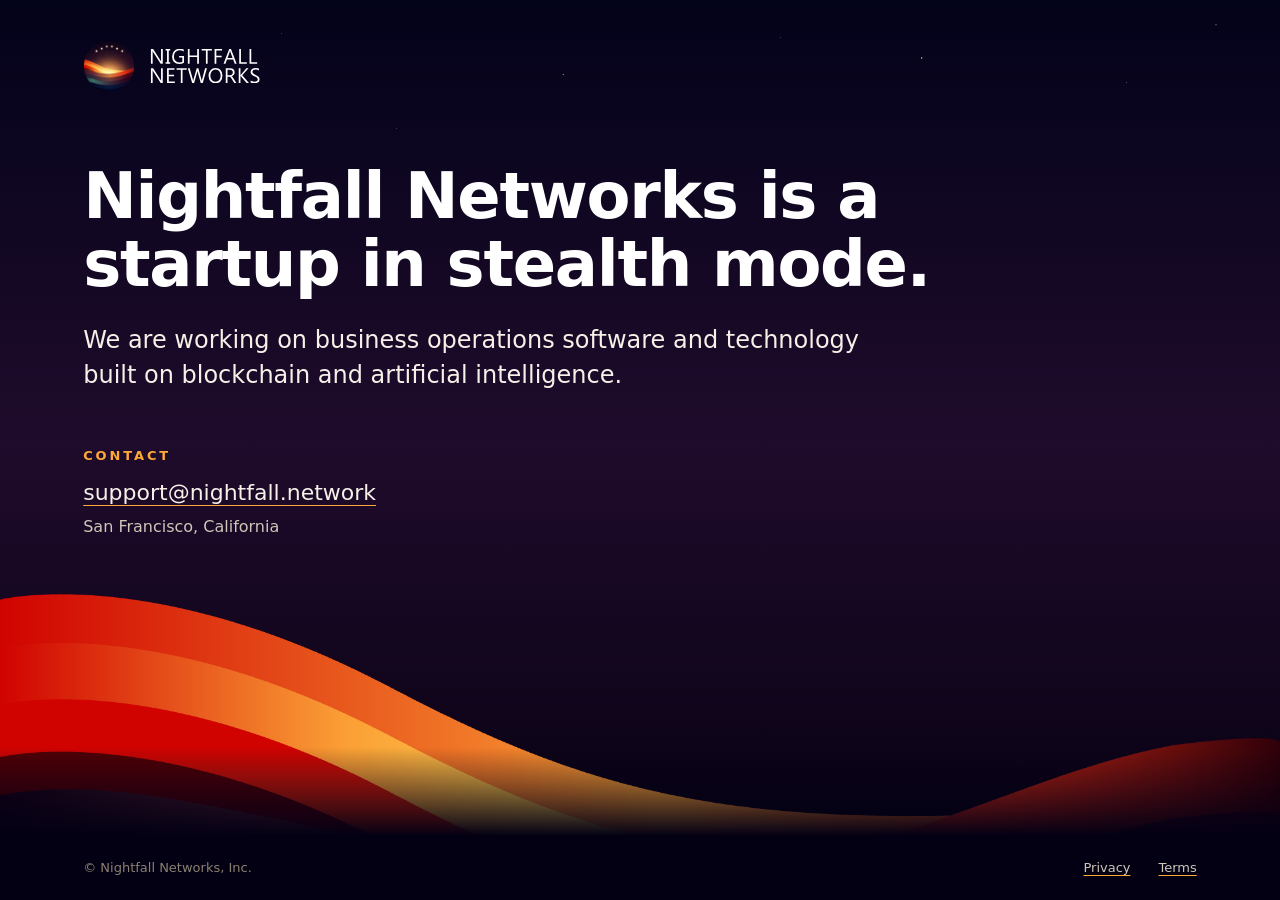
==== index.html @ 6d6c98a0 "Nightfall Networks website" ====
<!doctype html>
<html lang="en">
<head>
<meta charset="utf-8">
<meta name="viewport" content="width=device-width, initial-scale=1">
<title>Nightfall Networks</title>
<meta name="description" content="Nightfall Networks is a startup in stealth mode.">
<meta name="referrer" content="no-referrer">
<meta name="theme-color" content="#03031a">
<link rel="canonical" href="https://nightfall.network/">
<link rel="icon" href="/favicon.png" type="image/png">
<link rel="stylesheet" href="/style.css">
</head>
<body class="home">

<header class="head">
  <a class="brand" href="/" aria-label="Nightfall Networks, home">
    <img src="/assets/mark.png" width="52" height="52" alt="">
    <svg aria-hidden="true" focusable="false" xmlns="http://www.w3.org/2000/svg" viewBox="0 0 531.5 162.0"><path fill="currentColor" d="M65.6 70H55.6L19.5 14.2Q18.2 12.1 17.3 9.8H17Q17.4 12.1 17.4 19.4V70H9.2V0H19.8L54.9 54.9Q57.1 58.3 57.7 59.6H57.9Q57.4 56.6 57.4 49.3V0H65.6ZM101 0V7H94.2V63H101V70H79.1V63H86V7H79.1V0ZM166.9 65.2Q156.4 71.2 143.5 71.2Q128.5 71.2 119.3 61.5Q110 51.9 110 35.9Q110 19.7 120.3 9.3Q130.6 -1.2 146.3 -1.2Q157.8 -1.2 165.5 2.5V11.6Q157 6.2 145.4 6.2Q133.6 6.2 126.1 14.4Q118.6 22.5 118.6 35.4Q118.6 48.6 125.6 56.2Q132.6 63.8 144.5 63.8Q152.7 63.8 158.7 60.5V40.9H143.4V33.5H166.9ZM237.8 70H229.6V38.1H193.4V70H185.2V0H193.4V30.7H229.6V0H237.8ZM299.6 7.4H279.4V70H271.2V7.4H251V0H299.6ZM348.1 7.4H320.8V31.6H346.1V39H320.8V70H312.6V0H348.1ZM417.6 70H408.5L401.1 50.4H371.4L364.4 70H355.3L382.2 0H390.7ZM398.4 43 387.4 13.2Q386.9 11.7 386.4 8.5H386.2Q385.7 11.5 385 13.2L374.2 43ZM466.2 70H429.9V0H438.1V62.6H466.2ZM515.3 70H479V0H487.2V62.6H515.3ZM65.6 162H55.6L19.5 106.2Q18.2 104.1 17.3 101.8H17Q17.4 104.1 17.4 111.4V162H9.2V92H19.8L54.9 146.9Q57.1 150.3 57.7 151.6H57.9Q57.4 148.6 57.4 141.3V92H65.6ZM123.1 162H86V92H121.5V99.4H94.2V122.7H119.5V130.1H94.2V154.6H123.1ZM180 99.4H159.8V162H151.6V99.4H131.4V92H180ZM276 92 256.2 162H246.6L232.2 110.8Q231.2 107.6 231 103.7H230.9Q230.6 107.3 229.6 110.8L215.1 162H205.6L185.1 92H194.1L209 145.7Q209.9 149.1 210.2 152.7H210.4Q210.6 150.2 211.9 145.7L227.4 92H235.2L250.1 146.1Q250.9 148.9 251.3 152.6H251.5Q251.7 150.1 252.8 145.9L267.1 92ZM316.6 163.2Q301.7 163.2 292.7 153.4Q283.8 143.6 283.8 127.8Q283.8 110.9 292.9 100.9Q302 90.8 317.8 90.8Q332.3 90.8 341.1 100.6Q350 110.4 350 126.1Q350 143.3 340.9 153.2Q331.8 163.2 316.6 163.2ZM317.2 98.2Q306.1 98.2 299.3 106.2Q292.4 114.2 292.4 127.1Q292.4 140 299.1 147.9Q305.8 155.8 316.6 155.8Q328.1 155.8 334.8 148.3Q341.4 140.8 341.4 127.3Q341.4 113.4 335 105.8Q328.5 98.2 317.2 98.2ZM416 162H406.2L394.5 142.4Q392.9 139.7 391.3 137.7Q389.8 135.8 388.2 134.6Q386.7 133.4 384.8 132.8Q383 132.2 380.7 132.2H374V162H365.8V92H386.7Q391.2 92 395.1 93.1Q399 94.3 401.9 96.6Q404.7 99 406.3 102.5Q407.9 106 407.9 110.7Q407.9 114.3 406.9 117.4Q405.8 120.4 403.7 122.8Q401.7 125.2 398.8 126.9Q396 128.6 392.4 129.5V129.7Q394.2 130.5 395.5 131.5Q396.8 132.5 397.9 133.8Q399.1 135.2 400.3 136.9Q401.4 138.7 402.8 141ZM374 99.4V124.8H385.1Q388.2 124.8 390.8 123.9Q393.4 123 395.3 121.2Q397.2 119.5 398.3 117Q399.4 114.5 399.4 111.3Q399.4 105.7 395.7 102.6Q392.1 99.4 385.2 99.4ZM476.3 162H464.9L437.8 130Q436.3 128.2 436 127.5H435.8V162H427.6V92H435.8V124.9H436Q436.7 123.8 437.8 122.5L464 92H474.2L444.2 125.6ZM484.3 159.2V149.5Q486 151 488.3 152.2Q490.6 153.3 493.2 154.1Q495.7 154.9 498.3 155.4Q500.9 155.8 503.1 155.8Q510.7 155.8 514.4 153Q518.2 150.2 518.2 144.9Q518.2 142.1 516.9 140Q515.7 137.9 513.5 136.2Q511.3 134.4 508.3 132.8Q505.3 131.3 501.8 129.5Q498.1 127.6 495 125.7Q491.8 123.8 489.4 121.5Q487.1 119.2 485.8 116.3Q484.4 113.4 484.4 109.5Q484.4 104.7 486.5 101.2Q488.6 97.7 492 95.4Q495.4 93.1 499.8 92Q504.2 90.8 508.7 90.8Q519.1 90.8 523.8 93.3V102.5Q517.6 98.2 507.9 98.2Q505.2 98.2 502.5 98.8Q499.8 99.4 497.7 100.6Q495.6 101.9 494.3 103.9Q493 105.9 493 108.8Q493 111.5 494 113.4Q495 115.4 497 117Q498.9 118.6 501.7 120.1Q504.5 121.6 508.2 123.4Q511.9 125.3 515.3 127.4Q518.7 129.4 521.2 131.9Q523.8 134.4 525.3 137.4Q526.7 140.4 526.7 144.3Q526.7 149.5 524.7 153.1Q522.7 156.7 519.2 158.9Q515.8 161.2 511.3 162.2Q506.8 163.2 501.8 163.2Q500.2 163.2 497.7 162.9Q495.3 162.7 492.8 162.1Q490.2 161.6 488 160.9Q485.7 160.1 484.3 159.2Z"/></svg>
  </a>
</header>

<main class="hero">
  <h1>Nightfall Networks is a startup in stealth mode.</h1>
  <p class="lead">We are working on business operations software and technology built on blockchain and artificial intelligence.</p>
  <address class="contact">
    <h2 class="eyebrow">Contact</h2>
    <p class="email"><a href="mailto:support@nightfall.network">support@nightfall.network</a></p>
    <p class="place">San Francisco, California</p>
  </address>
</main>

<div class="horizon" role="presentation"></div>

<footer class="foot">
  <span>&copy; Nightfall Networks, Inc.</span>
  <a href="/privacy/">Privacy</a>
  <a href="/terms/">Terms</a>
</footer>

</body>
</html>
---- style.css ----
/* Nightfall Networks */
:root {
  color-scheme: dark;
  --night-1000: #030014;
  --night-950: #050010;
  --night-700: #1f0b2b;
  --sun-amber: #fea938;
  --sun-orange: #fd6217;
  --paper: #f6f1e8;
  --paper-dim: #cfc6b8;
  --paper-mute: #8a8070;
  --line: rgba(246, 241, 232, 0.10);
  --grad-night: linear-gradient(180deg, #03031a 0%, #1f0b2b 49%, #050010 100%);
  --font: "Segoe UI", system-ui, -apple-system, Roboto, "Helvetica Neue", Arial, sans-serif;
  --gutter: clamp(24px, 6.5vw, 96px);
}

*, *::before, *::after { box-sizing: border-box; }

html {
  -webkit-text-size-adjust: 100%;
  text-size-adjust: 100%;
  background: var(--night-1000);
}

body {
  position: relative;
  margin: 0;
  min-height: 100vh;
  min-height: 100svh;
  display: flex;
  flex-direction: column;
  background: var(--night-950) var(--grad-night);
  color: var(--paper);
  font-family: var(--font);
  font-size: 17px;
  font-weight: 400;
  line-height: 1.6;
  caret-color: var(--sun-amber);
}

/* Starfield: a clear sky after dusk, upper part of the page only. */
body::before {
  content: "";
  position: absolute;
  inset: 0 0 auto 0;
  height: min(46vh, 420px);
  pointer-events: none;
  background-image:
    radial-gradient(1.5px 1.5px at 8% 14%, rgba(255, 255, 255, 0.8), transparent 60%),
    radial-gradient(1px 1px at 22% 8%, rgba(255, 255, 255, 0.6), transparent 60%),
    radial-gradient(1px 1px at 31% 31%, rgba(255, 255, 255, 0.5), transparent 60%),
    radial-gradient(1.5px 1.5px at 44% 18%, rgba(255, 255, 255, 0.7), transparent 60%),
    radial-gradient(1px 1px at 53% 42%, rgba(255, 255, 255, 0.5), transparent 60%),
    radial-gradient(1px 1px at 61% 9%, rgba(255, 255, 255, 0.6), transparent 60%),
    radial-gradient(2px 2px at 72% 14%, rgba(255, 255, 255, 0.9), transparent 60%),
    radial-gradient(1px 1px at 79% 36%, rgba(255, 255, 255, 0.5), transparent 60%),
    radial-gradient(1px 1px at 88% 20%, rgba(255, 255, 255, 0.6), transparent 60%),
    radial-gradient(1.5px 1.5px at 95% 6%, rgba(255, 255, 255, 0.7), transparent 60%);
}

body > * { position: relative; }

::selection { background: var(--sun-amber); color: #1a0a02; }

h1, h2, p, ul { margin: 0; }

a {
  color: inherit;
  text-decoration: underline;
  text-decoration-color: var(--sun-amber);
  text-decoration-thickness: 1px;
  text-underline-offset: 0.24em;
}
a:hover { color: var(--sun-amber); }
a:focus-visible {
  outline: 2px solid var(--sun-amber);
  outline-offset: 4px;
  border-radius: 2px;
}

/* Header: mark and two-line wordmark */

.head { padding: clamp(24px, 4vw, 40px) var(--gutter) 0; }
.brand {
  display: inline-flex;
  align-items: center;
  gap: 14px;
  color: #fff;
  text-decoration: none;
}
.brand:hover { color: #fff; }
.brand img { display: block; width: 52px; height: 52px; }
.brand svg { display: block; width: auto; height: 34px; }

/* Home */

.hero {
  flex: 1 0 auto;
  display: flex;
  flex-direction: column;
  justify-content: center;
  padding: clamp(48px, 9vh, 96px) var(--gutter) clamp(40px, 7vh, 80px);
}
.hero h1 {
  max-width: 17em;
  color: #fff;
  font-size: clamp(34px, 5vw, 68px);
  font-weight: 700;
  line-height: 1.06;
  letter-spacing: -0.02em;
  text-wrap: balance;
}
.hero .lead {
  max-width: 34em;
  margin-top: 24px;
  font-size: clamp(19px, 1.1vw + 15px, 24px);
  line-height: 1.45;
}

.contact { margin-top: clamp(40px, 6vh, 64px); font-style: normal; }
.eyebrow {
  color: var(--sun-amber);
  font-size: 13px;
  font-weight: 700;
  line-height: 1.4;
  letter-spacing: 0.22em;
  text-transform: uppercase;
}
.contact .email { margin-top: 10px; font-size: clamp(19px, 1.1vw + 15px, 22px); }
.contact .place { margin-top: 4px; color: var(--paper-dim); font-size: 16px; }

/* Horizon band: the signature, always at the bottom edge */

.horizon {
  flex: none;
  height: min(36.87vw, 34vh);
  height: min(36.87vw, 34svh);
  background: url("/assets/horizon-band.png") center top / cover no-repeat;
}
.horizon::after {
  content: "";
  display: block;
  height: 100%;
  background: linear-gradient(180deg, rgba(3, 0, 20, 0) 62%, var(--night-1000) 100%);
}
.page .horizon { height: min(36.87vw, 22vh); height: min(36.87vw, 22svh); margin-top: 32px; }

.foot {
  flex: none;
  display: flex;
  flex-wrap: wrap;
  gap: 8px 28px;
  padding: 18px var(--gutter) 24px;
  background: var(--night-1000);
  color: var(--paper-mute);
  font-size: 13px;
  line-height: 1.5;
}
.foot span { margin-right: auto; }
.foot a { color: var(--paper-dim); }
.foot a:hover { color: var(--sun-amber); }

/* Wide screens: the footer sits on the faded foot of the band, so the home page fits one screen. */
@media (min-width: 900px) {
  .hero { padding-top: clamp(40px, 6vh, 72px); padding-bottom: clamp(32px, 5vh, 56px); }
  .horizon::after {
    background: linear-gradient(180deg, rgba(3, 0, 20, 0) 50%, var(--night-1000) calc(100% - 64px));
  }
  .foot { align-items: center; height: 64px; margin-top: -64px; padding-top: 0; padding-bottom: 0; background: none; }
}

/* Reading pages: Privacy, Terms, not found */

.doc {
  flex: 1 0 auto;
  width: 100%;
  max-width: calc(41em + 2 * var(--gutter));
  padding: clamp(48px, 8vh, 88px) var(--gutter) 24px;
}
.doc h1 {
  color: #fff;
  font-size: clamp(36px, 5vw, 56px);
  font-weight: 700;
  line-height: 1.08;
  letter-spacing: -0.02em;
}
.doc h2 {
  margin-top: 44px;
  font-size: 22px;
  font-weight: 700;
  line-height: 1.3;
}
.doc p, .doc ul { margin-top: 12px; }
.doc h1 + p { margin-top: 24px; }
.doc ul { padding-left: 1.2em; }
.doc li + li { margin-top: 8px; }
.doc li::marker { color: var(--sun-amber); }
.doc strong { font-weight: 700; color: #fff; }
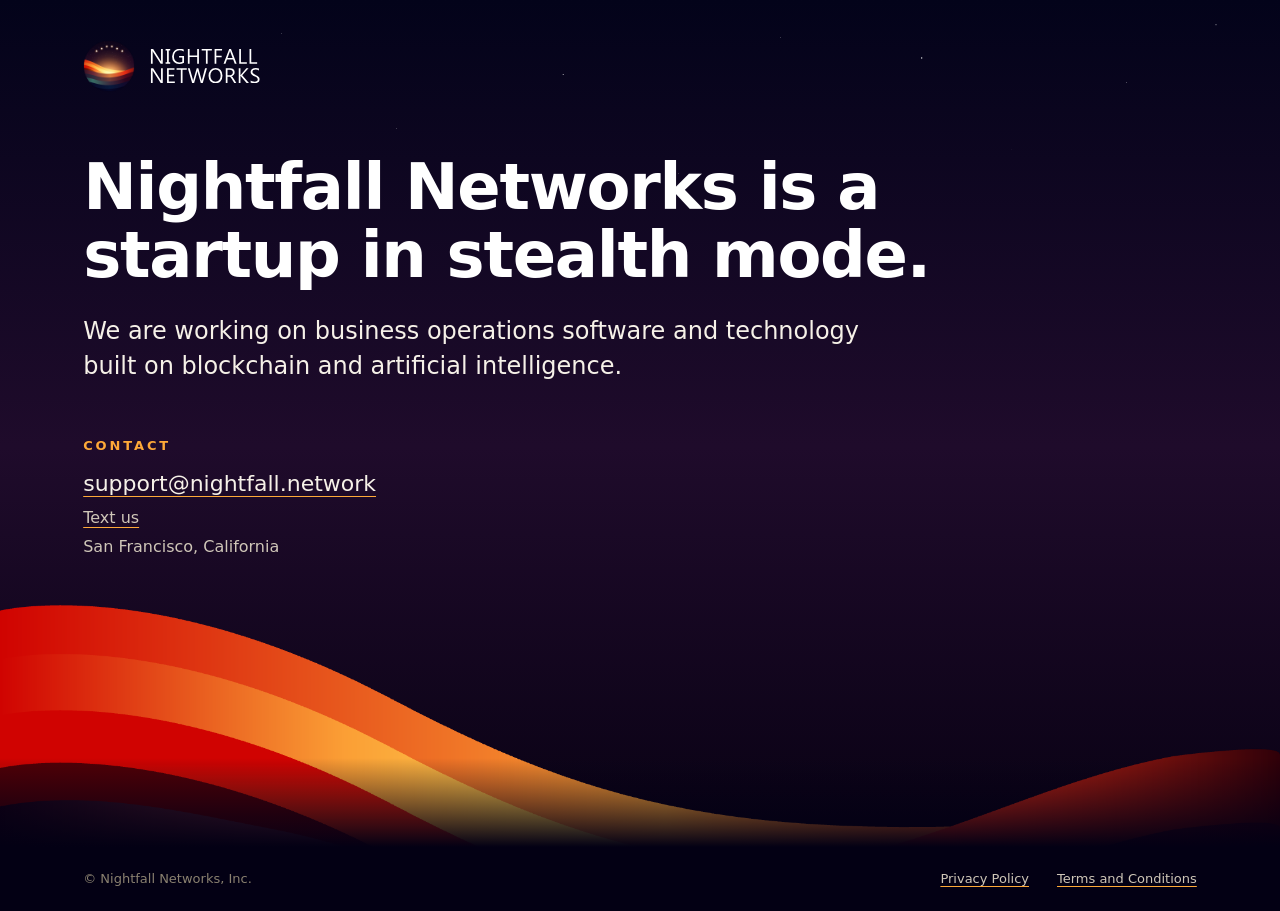
==== commit f419b4f2: "Add Text us page; Privacy Policy and Terms and Conditions titles" ====
--- a/index.html
+++ b/index.html
@@ -26,6 +26,7 @@
   <address class="contact">
     <h2 class="eyebrow">Contact</h2>
     <p class="email"><a href="mailto:support@nightfall.network">support@nightfall.network</a></p>
+    <p class="place"><a href="/text/">Text us</a></p>
     <p class="place">San Francisco, California</p>
   </address>
 </main>
@@ -34,8 +35,8 @@
 
 <footer class="foot">
   <span>&copy; Nightfall Networks, Inc.</span>
-  <a href="/privacy/">Privacy</a>
-  <a href="/terms/">Terms</a>
+  <a href="/privacy/">Privacy Policy</a>
+  <a href="/terms/">Terms and Conditions</a>
 </footer>
 
 </body>
